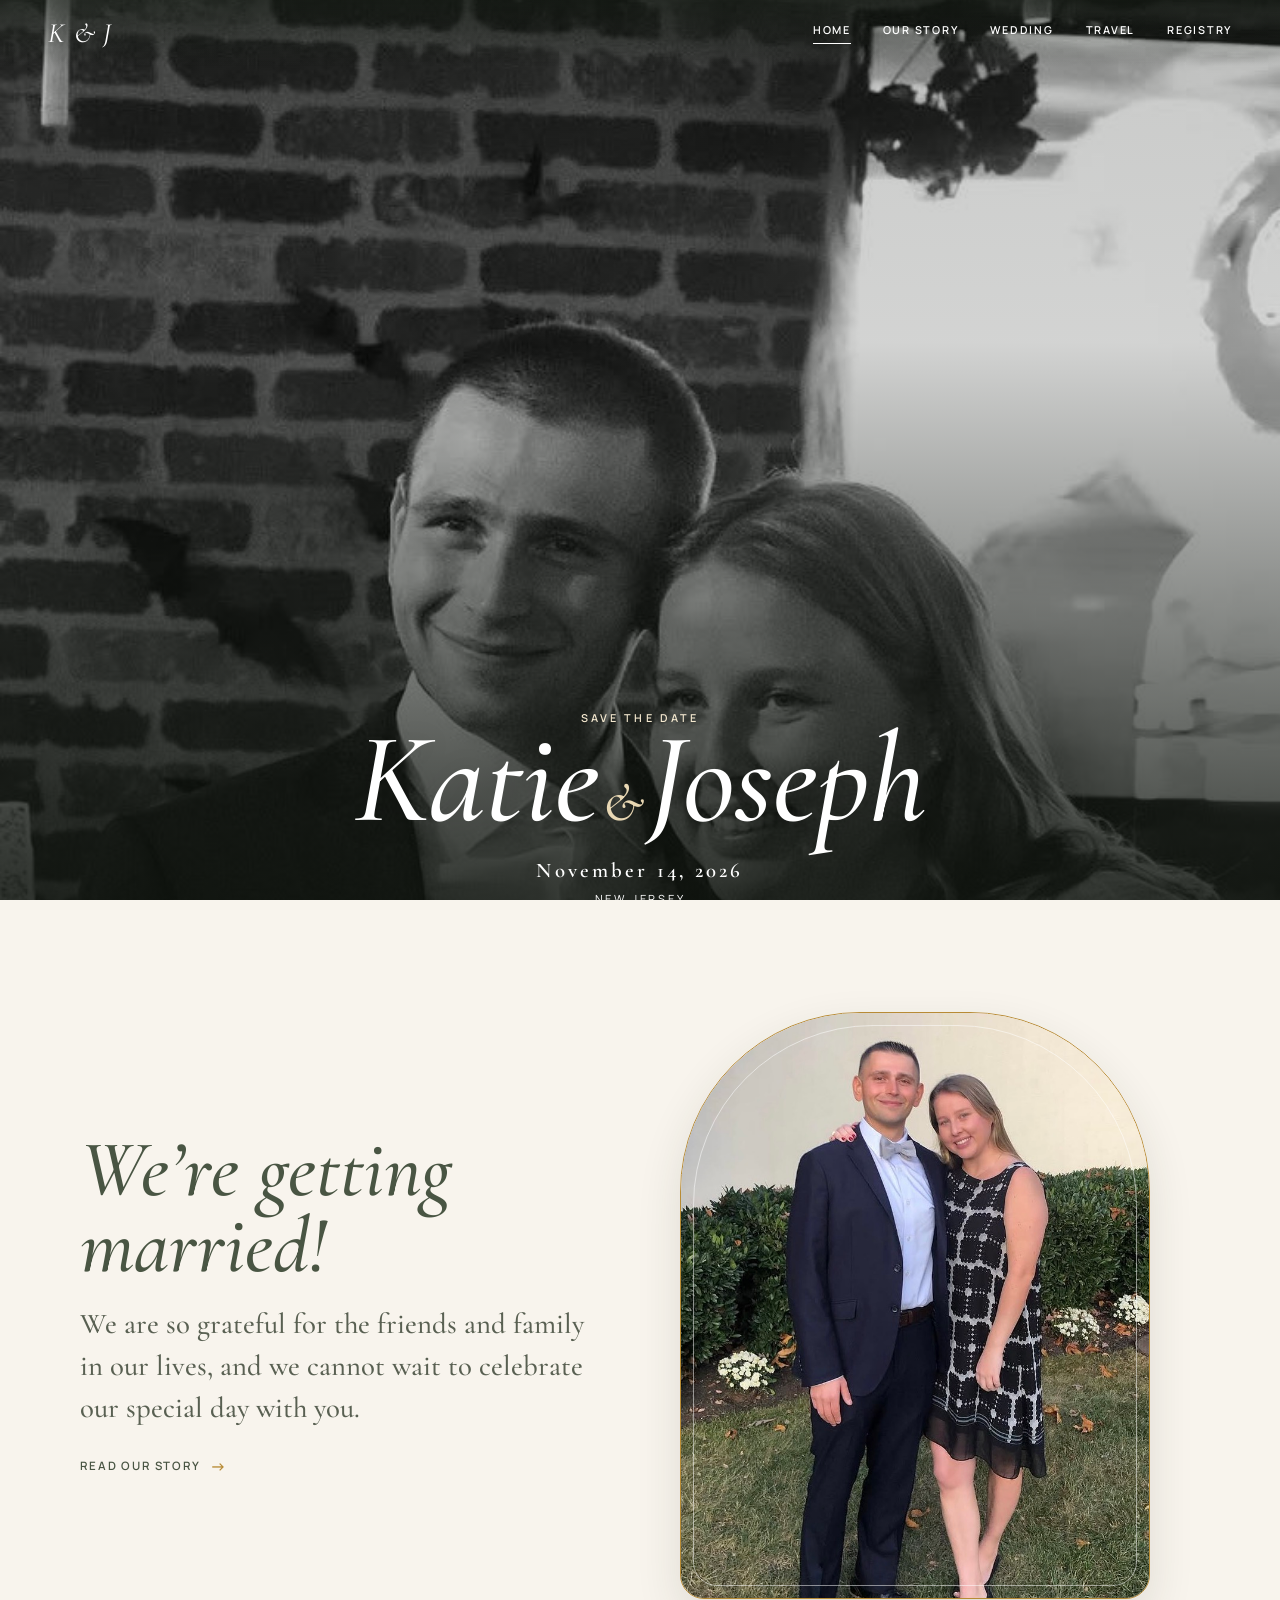
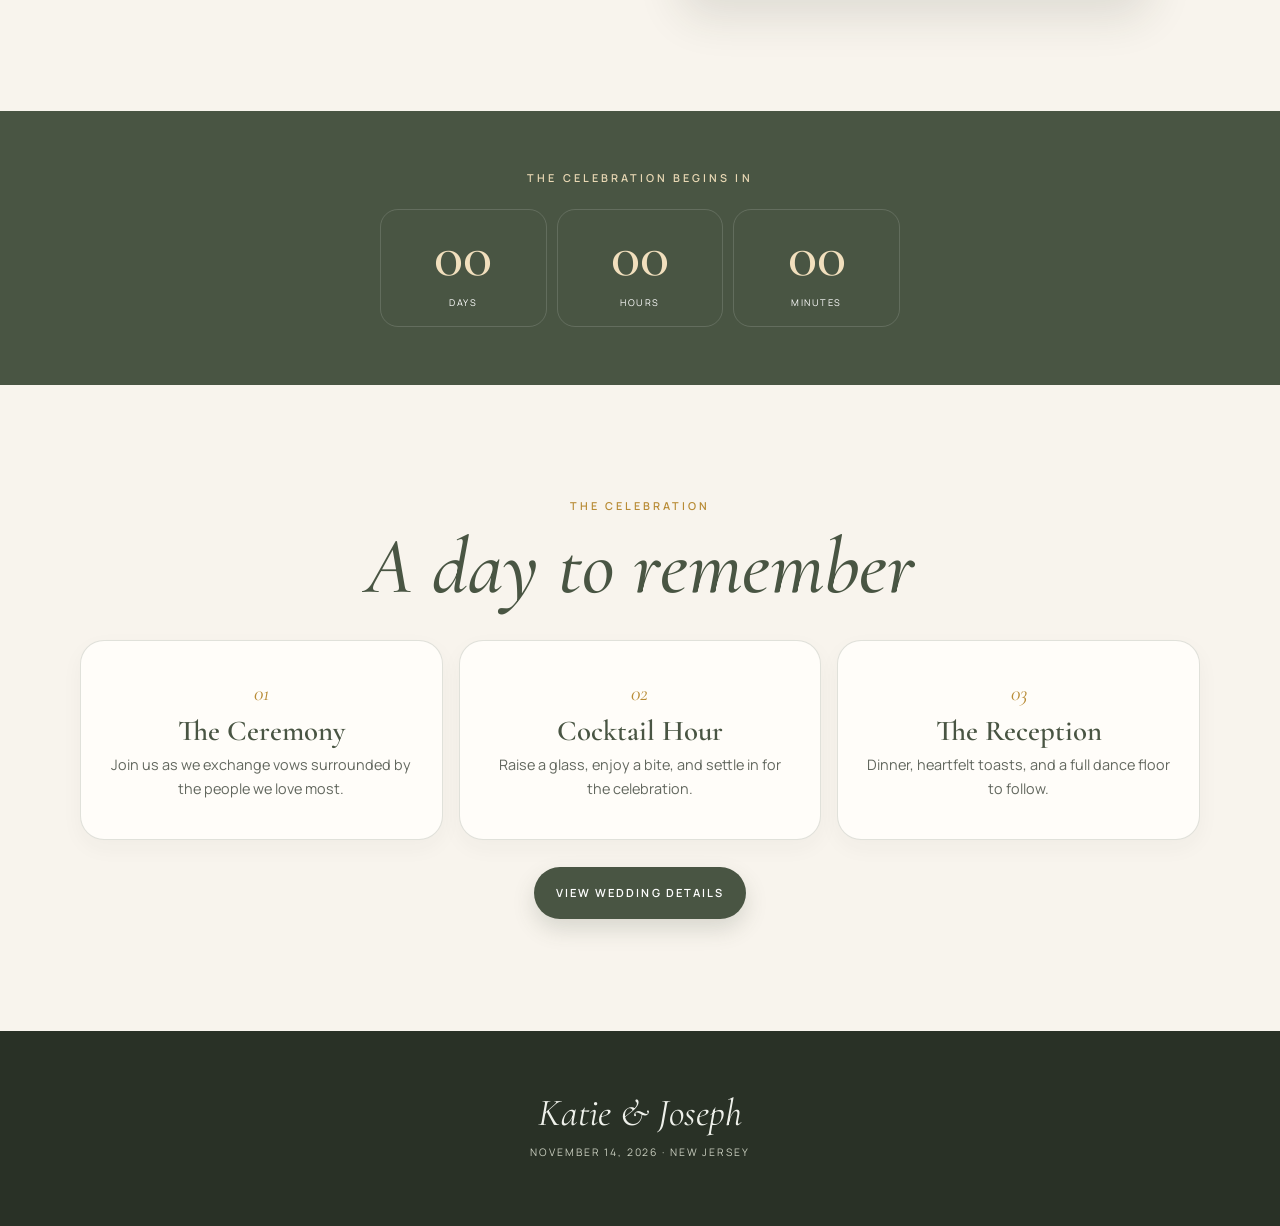
==== index.html @ 3d5af37b "Add files via upload" ====
<!doctype html><html lang="en"><head><meta charset="utf-8"><meta name="viewport" content="width=device-width,initial-scale=1,viewport-fit=cover"><meta name="theme-color" content="#293126"><meta name="description" content="Celebrate the wedding of Katie and Joseph on November 14, 2026 in New Jersey."><title>Katie & Joseph — November 14, 2026</title><link rel="stylesheet" href="styles.css"></head><body>
<a class="skip-link" href="#main">Skip to content</a>
<nav class="site-nav" aria-label="Main navigation"><a class="brand" href="index.html" aria-label="Katie and Joseph home">K & J</a><div class="nav-links"><a class="active" href="index.html">Home</a><a href="our-story.html">Our Story</a><a href="details.html">Wedding</a><a href="travel.html">Travel</a><a href="registry.html">Registry</a></div></nav>
<header class="hero"><div class="hero-media"><img src="IMG_6204.jpg" alt="Katie and Joseph smiling together at their engagement celebration"></div><div class="hero-content" style="margin-bottom:-6.5rem;"><p class="kicker">Save the date</p><h1>Katie<span>&</span>Joseph</h1><p class="hero-date">November 14, 2026</p><p class="hero-place">New Jersey</p></div></header>
<main id="main"><section class="section"><div class="container intro reveal"><div class="intro-copy"><h2 class="display">We’re getting married!</h2><p class="lede">We are so grateful for the friends and family in our lives, and we cannot wait to celebrate our special day with you.</p><a class="text-link" href="our-story.html">Read our story</a></div><div class="intro-photo"><img src="IMG_6205.jpg" alt="Katie and Joseph dressed for a celebration"></div></div></section>
<section class="countdown-section"><p class="eyebrow">The celebration begins in</p><div class="countdown" aria-label="Countdown to the wedding"><div><div class="num" data-count="days">00</div><div class="lbl">Days</div></div><div><div class="num" data-count="hours">00</div><div class="lbl">Hours</div></div><div><div class="num" data-count="minutes">00</div><div class="lbl">Minutes</div></div></div></section>
<section class="section center"><div class="container reveal"><p class="eyebrow">The celebration</p><h2 class="display">A day to remember</h2><div class="cards"><article class="card"><span class="number">01</span><h3>The Ceremony</h3><p>Join us as we exchange vows surrounded by the people we love most.</p></article><article class="card"><span class="number">02</span><h3>Cocktail Hour</h3><p>Raise a glass, enjoy a bite, and settle in for the celebration.</p></article><article class="card"><span class="number">03</span><h3>The Reception</h3><p>Dinner, heartfelt toasts, and a full dance floor to follow.</p></article></div><a class="button" href="details.html">View wedding details</a></div></section></main>
<footer><div class="footer-mark">Katie & Joseph</div><p class="footer-copy">November 14, 2026 · New Jersey</p></footer>
<nav class="mobile-dock" aria-label="Quick navigation"><a class="active" href="index.html">Home</a><a href="details.html">Wedding</a><a href="travel.html">Travel</a><a href="registry.html">Registry</a></nav><script src="main.js"></script></body></html>
---- styles.css ----
@import url('https://fonts.googleapis.com/css2?family=Cormorant+Garamond:ital,wght@0,500;0,600;1,500;1,600&family=Manrope:wght@400;500;600&display=swap');

:root{
  --cream:#f8f4ed;--paper:#fffdf9;--ink:#2f342d;--olive:#495543;--sage:#dfe5d9;
  --gold:#b88b35;--gold-soft:#e9d8b4;--line:rgba(73,85,67,.17);
  --shadow:0 18px 45px rgba(39,48,36,.12);--radius:24px;
}
*{box-sizing:border-box;margin:0;padding:0}
html{scroll-behavior:smooth;background:var(--cream)}
body{font-family:Manrope,system-ui,sans-serif;color:var(--ink);background:var(--cream);line-height:1.65;overflow-x:hidden;-webkit-font-smoothing:antialiased}
img{display:block;width:100%;height:auto}a{color:inherit}button{font:inherit}.skip-link{position:fixed;left:1rem;top:-5rem;z-index:999;background:var(--ink);color:#fff;padding:.8rem 1rem;border-radius:999px}.skip-link:focus{top:1rem}
:focus-visible{outline:3px solid var(--gold);outline-offset:4px}

.site-nav{position:fixed;inset:0 0 auto;z-index:100;display:flex;align-items:center;justify-content:space-between;padding:.85rem 1rem;color:#fff;transition:.3s;background:linear-gradient(180deg,rgba(19,26,18,.55),transparent)}
.site-nav.scrolled,.interior .site-nav{background:rgba(248,244,237,.94);color:var(--olive);border-bottom:1px solid var(--line);backdrop-filter:blur(18px);-webkit-backdrop-filter:blur(18px)}
.brand{font:italic 1.75rem 'Cormorant Garamond',serif;text-decoration:none;letter-spacing:.03em;z-index:102}
.menu-btn{display:grid;place-items:center;width:46px;height:46px;border:1px solid currentColor;border-radius:50%;background:transparent;color:inherit;cursor:pointer;z-index:102}
.menu-icon,.menu-icon:before,.menu-icon:after{display:block;width:19px;height:1.5px;background:currentColor;transition:.25s;content:''}.menu-icon:before{transform:translateY(-6px)}.menu-icon:after{transform:translateY(4.5px)}
.menu-btn[aria-expanded="true"] .menu-icon{background:transparent}.menu-btn[aria-expanded="true"] .menu-icon:before{transform:translateY(0) rotate(45deg)}.menu-btn[aria-expanded="true"] .menu-icon:after{transform:translateY(-1.5px) rotate(-45deg)}
.nav-links{position:fixed;inset:0;display:flex;flex-direction:column;justify-content:center;align-items:center;gap:1.15rem;background:rgba(248,244,237,.98);color:var(--olive);opacity:0;visibility:hidden;transform:translateY(-12px);transition:.28s;z-index:101}
.nav-links.open{opacity:1;visibility:visible;transform:none}.nav-links a{font:500 clamp(1.7rem,8vw,2.5rem) 'Cormorant Garamond',serif;text-decoration:none}.nav-links a.active{color:var(--gold)}

.hero{min-height:100svh;position:relative;display:grid;place-items:end center;text-align:center;color:#fff;background:#293126;overflow:hidden}
.hero-media,.hero-media:after{position:absolute;inset:0}.hero-media img{height:100%;object-fit:cover;object-position:58% 8%;filter:grayscale(1) contrast(.95)}.hero-media:after{content:'';background:linear-gradient(180deg,rgba(15,20,14,.2),rgba(15,20,14,.16) 38%,rgba(15,20,14,.82))}
.hero-content{position:relative;z-index:2;width:100%;padding:.5rem 1.25rem 5rem;animation:rise .9s both}.kicker,.eyebrow{font-size:.68rem;font-weight:600;letter-spacing:.28em;text-transform:uppercase}.kicker{margin-bottom:1.2rem;color:#f5e9d0;position:relative;top:12px}.hero h1{font:italic 500 clamp(4.3rem,21vw,8rem)/.72 'Cormorant Garamond',serif;text-shadow:0 3px 28px rgba(0,0,0,.2)}.hero h1 span{display:block;font-size:.42em;color:var(--gold-soft);line-height:.8;margin:.22em 0}.hero-date{margin-top:2rem;font:600 1.3rem 'Cormorant Garamond',serif;letter-spacing:.15em}.hero-place{font-size:.7rem;letter-spacing:.25em;text-transform:uppercase;margin-top:.4rem}.scroll-cue{position:absolute;bottom:1.4rem;z-index:2;font-size:.62rem;letter-spacing:.22em;text-transform:uppercase}.scroll-cue:after{content:'';display:block;width:1px;height:34px;background:rgba(255,255,255,.7);margin:.7rem auto 0}

.section{padding:5.5rem 1rem}.container{width:min(1120px,100%);margin:auto}.narrow{width:min(720px,100%);margin:auto}.center{text-align:center}.eyebrow{color:var(--gold);margin-bottom:.9rem}.display{font:italic 500 clamp(2.8rem,12vw,5rem)/.95 'Cormorant Garamond',serif;color:var(--olive)}.lede{font:500 clamp(1.3rem,5.5vw,1.8rem)/1.45 'Cormorant Garamond',serif;color:#596052}.button{display:inline-flex;align-items:center;justify-content:center;min-height:52px;margin-top:1.7rem;padding:.9rem 1.4rem;border:0;border-radius:999px;background:var(--olive);color:#fff;text-decoration:none;font-size:.7rem;font-weight:600;letter-spacing:.18em;text-transform:uppercase;box-shadow:0 10px 22px rgba(73,85,67,.18);transition:.2s}.button:active{transform:scale(.98)}.button.gold{background:var(--gold)}

.intro{display:grid;gap:2.4rem}.intro-photo{position:relative;border-radius:180px 180px var(--radius) var(--radius);overflow:hidden;box-shadow:var(--shadow);border:1px solid var(--gold)}.intro-photo:after{content:'';position:absolute;inset:12px;border:1px solid rgba(255,255,255,.5);border-radius:inherit;pointer-events:none}.intro-photo img{aspect-ratio:4/5;object-fit:cover;object-position:center top}.intro-copy p{margin-top:1.2rem}.text-link{display:inline-flex;align-items:center;gap:.55rem;margin-top:1.5rem;color:var(--olive);font-size:.72rem;font-weight:600;letter-spacing:.16em;text-transform:uppercase;text-decoration:none}.text-link:after{content:'→';font-size:1rem;color:var(--gold)}

.countdown-section{background:var(--olive);color:#fff;padding:3.6rem 1rem;text-align:center}.countdown-section .eyebrow{color:var(--gold-soft)}.countdown{display:grid;grid-template-columns:repeat(3,1fr);gap:.6rem;max-width:520px;margin:1.4rem auto 0}.countdown>div{padding:1rem .25rem;border:1px solid rgba(255,255,255,.14);border-radius:18px}.countdown .num{font:500 clamp(2.1rem,10vw,3.8rem)/1 'Cormorant Garamond',serif;color:#f1dfbd}.countdown .lbl{font-size:.58rem;letter-spacing:.16em;text-transform:uppercase;margin-top:.5rem}
.cards{display:grid;gap:1rem;margin-top:2.2rem}.card{padding:2rem 1.35rem;background:var(--paper);border:1px solid var(--line);border-radius:var(--radius);box-shadow:0 8px 22px rgba(47,52,45,.04)}.card .number{font:italic 1.35rem 'Cormorant Garamond',serif;color:var(--gold)}.card h3{font:600 1.8rem 'Cormorant Garamond',serif;color:var(--olive);margin:.35rem 0}.card p{font-size:.9rem;color:#62675e}

.page-hero{padding:9.5rem 1rem 4.5rem;text-align:center;background:radial-gradient(circle at 50% 10%,#fffdf9,var(--cream) 65%)}.page-hero .display{font-size:clamp(3.5rem,17vw,6.5rem)}
.story-layout{display:grid;gap:2.5rem}.story-layout>img{aspect-ratio:3/4;object-fit:cover;object-position:center top;border-radius:180px 180px var(--radius) var(--radius);box-shadow:var(--shadow);border:1px solid var(--gold)}.story-copy .display{margin-bottom:1.6rem}.story-copy p{margin-bottom:1.15rem}.signature{font:italic 1.55rem 'Cormorant Garamond',serif;color:var(--olive)}.timeline-graphic{margin:3rem auto 0;border:1px solid var(--gold-soft);border-radius:20px;box-shadow:var(--shadow)}
.details-grid{display:grid;gap:1rem}.detail{padding:2rem 1.25rem;text-align:center;background:var(--paper);border:1px solid var(--line);border-radius:var(--radius)}.detail-icon{display:grid;place-items:center;width:48px;height:48px;margin:0 auto 1rem;border-radius:50%;background:var(--sage);color:var(--olive);font-size:1.25rem}.detail h3{font:600 2rem 'Cormorant Garamond',serif;color:var(--olive)}.detail p{margin-top:.65rem}.detail a{text-underline-offset:4px}.detail .time{display:block;margin-top:1rem;color:var(--gold);font-size:.7rem;font-weight:600;letter-spacing:.16em;text-transform:uppercase}
.info-card{padding:2rem 1.25rem;border-radius:var(--radius);background:var(--paper);border:1px solid var(--line);box-shadow:var(--shadow)}.info-card p+p{margin-top:1rem}.hotel-meta{display:flex;flex-wrap:wrap;justify-content:center;gap:.55rem;margin-top:1.3rem}.pill{padding:.55rem .8rem;border-radius:999px;background:var(--sage);color:var(--olive);font-size:.72rem;font-weight:600}
.registry-note{max-width:560px;margin:0 auto}.registry-heart{font:italic 3.6rem 'Cormorant Garamond',serif;color:var(--gold);line-height:1;margin-bottom:.5rem}

footer{padding:3.7rem 1rem 6.5rem;background:#293126;color:#eef0ea;text-align:center}.footer-mark{font:italic 2.4rem 'Cormorant Garamond',serif}.footer-copy{margin-top:.5rem;color:#c9cebf;font-size:.65rem;letter-spacing:.18em;text-transform:uppercase}
.mobile-dock{position:fixed;left:50%;bottom:max(.7rem,env(safe-area-inset-bottom));z-index:80;display:flex;gap:.25rem;width:calc(100% - 1.2rem);max-width:420px;padding:.4rem;transform:translateX(-50%);border:1px solid rgba(255,255,255,.55);border-radius:999px;background:rgba(255,253,249,.91);box-shadow:0 12px 40px rgba(35,42,32,.2);backdrop-filter:blur(16px);-webkit-backdrop-filter:blur(16px)}.mobile-dock a{flex:1;display:grid;place-items:center;min-height:44px;border-radius:999px;color:var(--olive);text-decoration:none;font-size:.61rem;font-weight:600;letter-spacing:.08em;text-transform:uppercase}.mobile-dock a.active{background:var(--olive);color:#fff}
.reveal{opacity:0;transform:translateY(18px);transition:.7s ease}.reveal.visible{opacity:1;transform:none}
@keyframes rise{from{opacity:0;transform:translateY(18px)}to{opacity:1;transform:none}}
@media (min-width:760px){.site-nav{padding:1rem 3rem}.menu-btn{display:none}.nav-links{position:static;display:flex;flex-direction:row;gap:2rem;background:none;color:inherit;opacity:1;visibility:visible;transform:none}.nav-links a{font:600 .68rem Manrope,sans-serif;letter-spacing:.16em;text-transform:uppercase}.nav-links a.active{color:inherit}.nav-links a:after{content:'';display:block;width:0;height:1px;margin-top:.35rem;background:currentColor;transition:.2s}.nav-links a:hover:after,.nav-links a.active:after{width:100%}.hero-content{padding:0 1.25rem 6rem}.hero h1 span{display:inline-block;margin:0 .08em}.section{padding:7rem 2rem}.intro,.story-layout{grid-template-columns:1fr 1fr;gap:5rem;align-items:center}.cards,.details-grid{grid-template-columns:repeat(3,1fr)}.mobile-dock{display:none}footer{padding-bottom:4rem}.timeline-graphic{max-width:800px}}
@media (min-width:1000px){.hero-media img{object-position:50% 22%}.intro-photo{max-width:470px}.card{padding:2.4rem 1.7rem}.detail{padding:2.5rem 1.7rem}}
@media (prefers-reduced-motion:reduce){html{scroll-behavior:auto}.reveal,.hero-content{opacity:1;transform:none;transition:none;animation:none}}
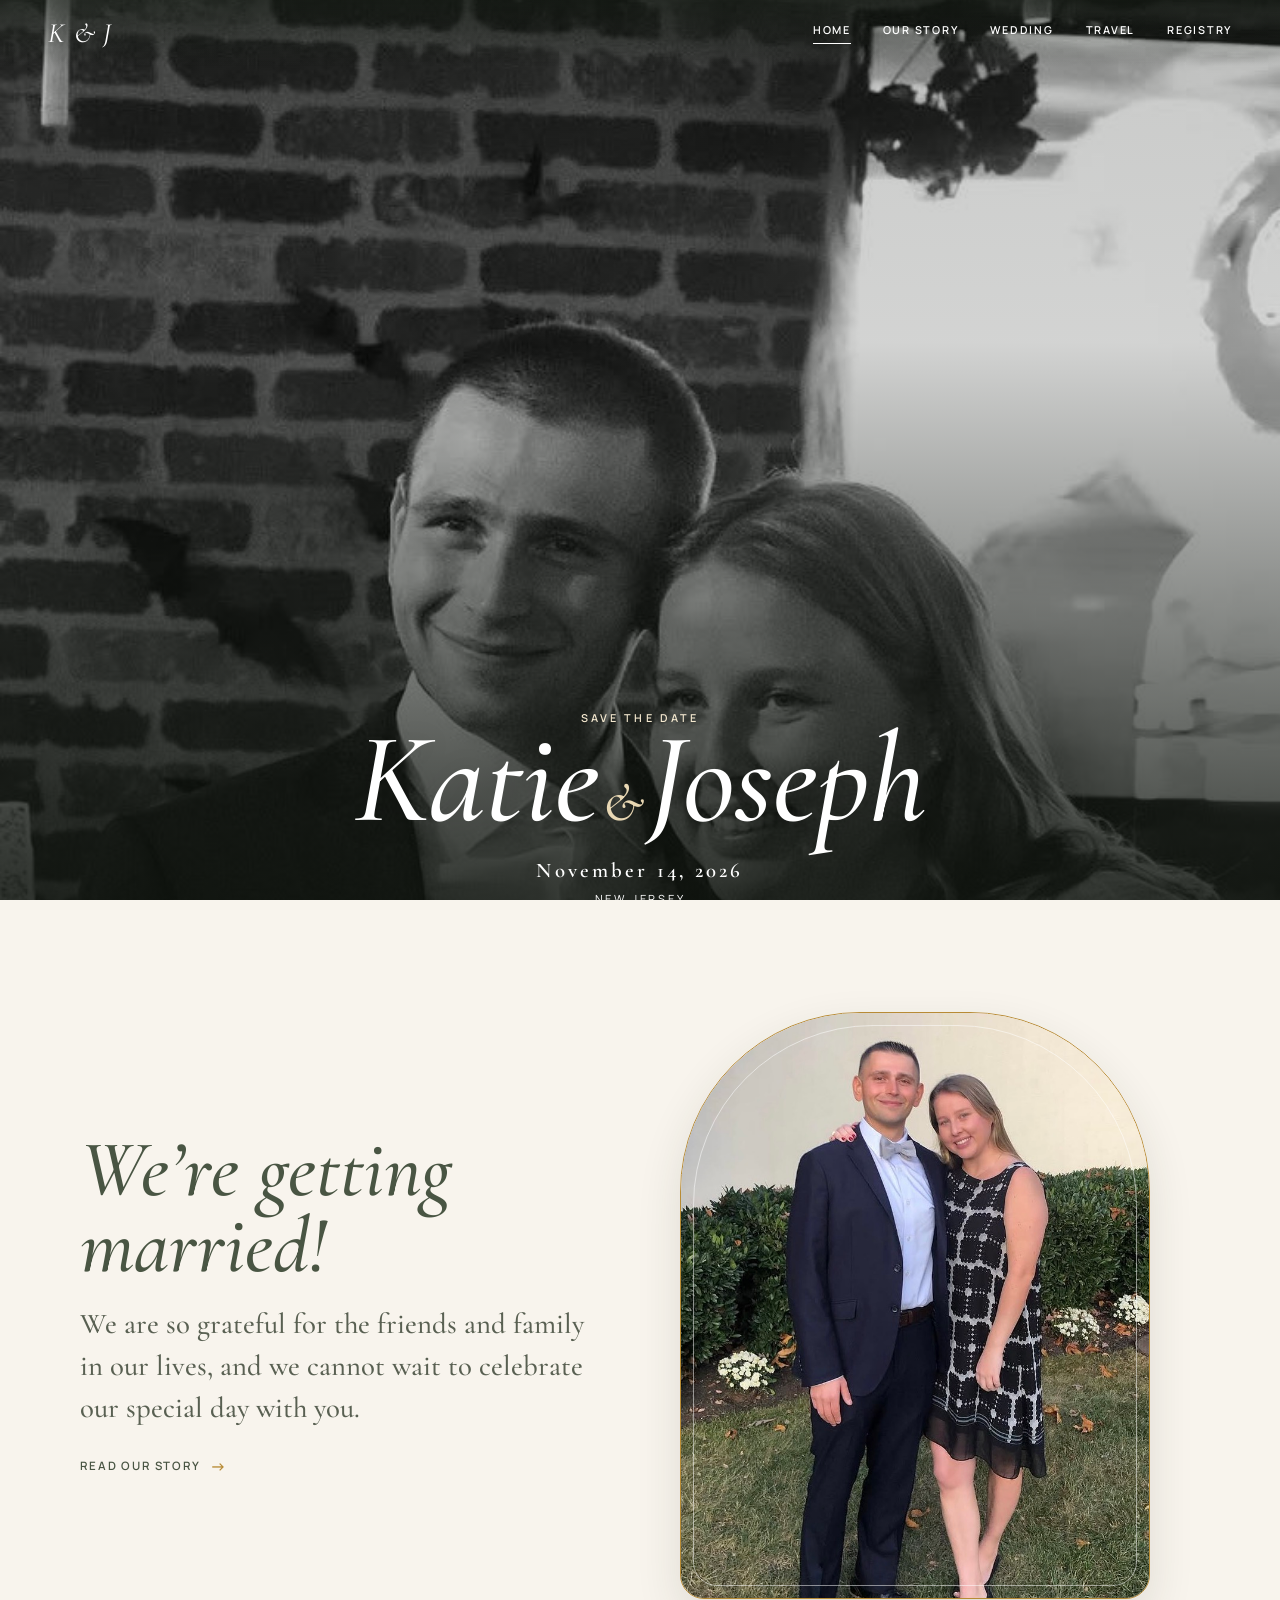
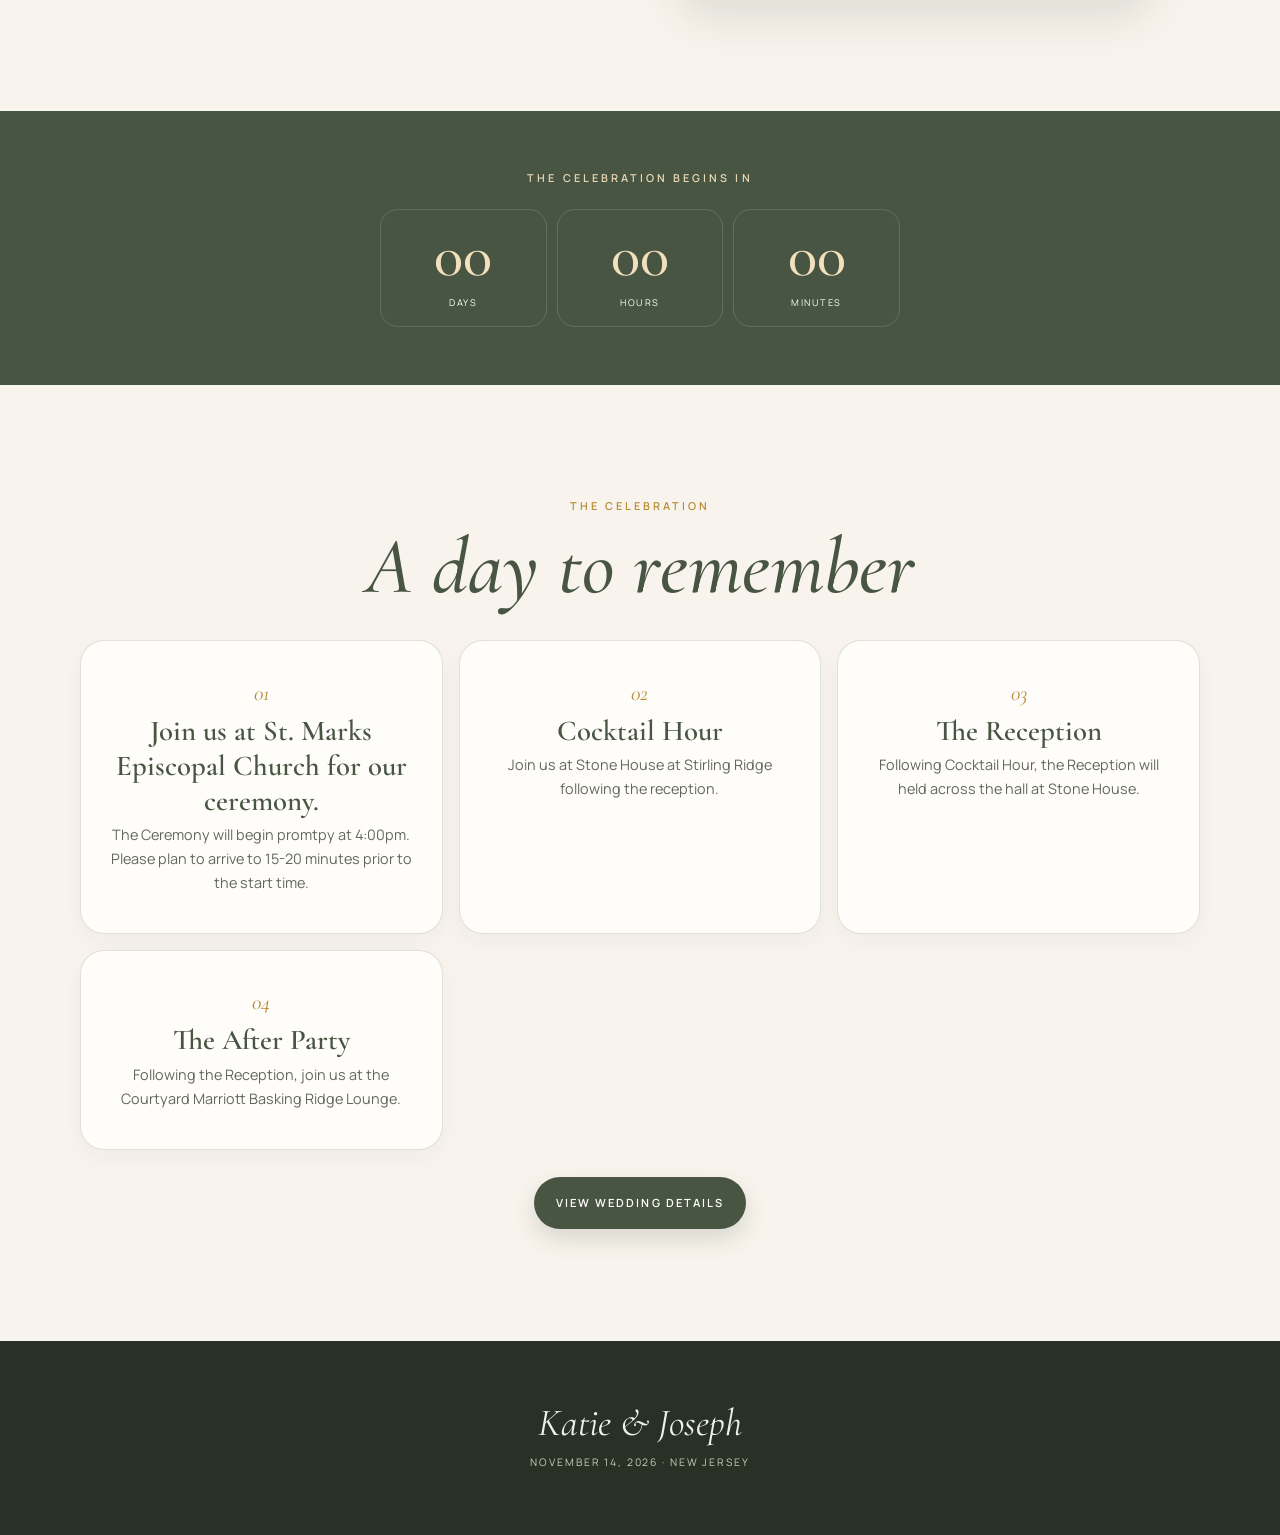
==== commit 5f7080b3: "Update index.html" ====
--- a/index.html
+++ b/index.html
@@ -4,6 +4,6 @@
 <header class="hero"><div class="hero-media"><img src="IMG_6204.jpg" alt="Katie and Joseph smiling together at their engagement celebration"></div><div class="hero-content" style="margin-bottom:-6.5rem;"><p class="kicker">Save the date</p><h1>Katie<span>&</span>Joseph</h1><p class="hero-date">November 14, 2026</p><p class="hero-place">New Jersey</p></div></header>
 <main id="main"><section class="section"><div class="container intro reveal"><div class="intro-copy"><h2 class="display">We’re getting married!</h2><p class="lede">We are so grateful for the friends and family in our lives, and we cannot wait to celebrate our special day with you.</p><a class="text-link" href="our-story.html">Read our story</a></div><div class="intro-photo"><img src="IMG_6205.jpg" alt="Katie and Joseph dressed for a celebration"></div></div></section>
 <section class="countdown-section"><p class="eyebrow">The celebration begins in</p><div class="countdown" aria-label="Countdown to the wedding"><div><div class="num" data-count="days">00</div><div class="lbl">Days</div></div><div><div class="num" data-count="hours">00</div><div class="lbl">Hours</div></div><div><div class="num" data-count="minutes">00</div><div class="lbl">Minutes</div></div></div></section>
-<section class="section center"><div class="container reveal"><p class="eyebrow">The celebration</p><h2 class="display">A day to remember</h2><div class="cards"><article class="card"><span class="number">01</span><h3>The Ceremony</h3><p>Join us as we exchange vows surrounded by the people we love most.</p></article><article class="card"><span class="number">02</span><h3>Cocktail Hour</h3><p>Raise a glass, enjoy a bite, and settle in for the celebration.</p></article><article class="card"><span class="number">03</span><h3>The Reception</h3><p>Dinner, heartfelt toasts, and a full dance floor to follow.</p></article></div><a class="button" href="details.html">View wedding details</a></div></section></main>
+<section class="section center"><div class="container reveal"><p class="eyebrow">The celebration</p><h2 class="display">A day to remember</h2><div class="cards"><article class="card"><span class="number">01</span><h3>Join us at St. Marks Episcopal Church for our ceremony.</h3><p>The Ceremony will begin promtpy at 4:00pm. Please plan to arrive to 15-20 minutes prior to the start time.</p></article><article class="card"><span class="number">02</span><h3>Cocktail Hour</h3><p>Join us at Stone House at Stirling Ridge following the reception.</p></article><article class="card"><span class="number">03</span><h3>The Reception</h3><p>Following Cocktail Hour, the Reception will held across the hall at Stone House.</p></article><article class="card"><span class="number">04</span><h3>The After Party</h3><p>Following the Reception, join us at the Courtyard Marriott Basking Ridge Lounge.</p></article></div><a class="button" href="details.html">View wedding details</a></div></section></main>
 <footer><div class="footer-mark">Katie & Joseph</div><p class="footer-copy">November 14, 2026 · New Jersey</p></footer>
 <nav class="mobile-dock" aria-label="Quick navigation"><a class="active" href="index.html">Home</a><a href="details.html">Wedding</a><a href="travel.html">Travel</a><a href="registry.html">Registry</a></nav><script src="main.js"></script></body></html>
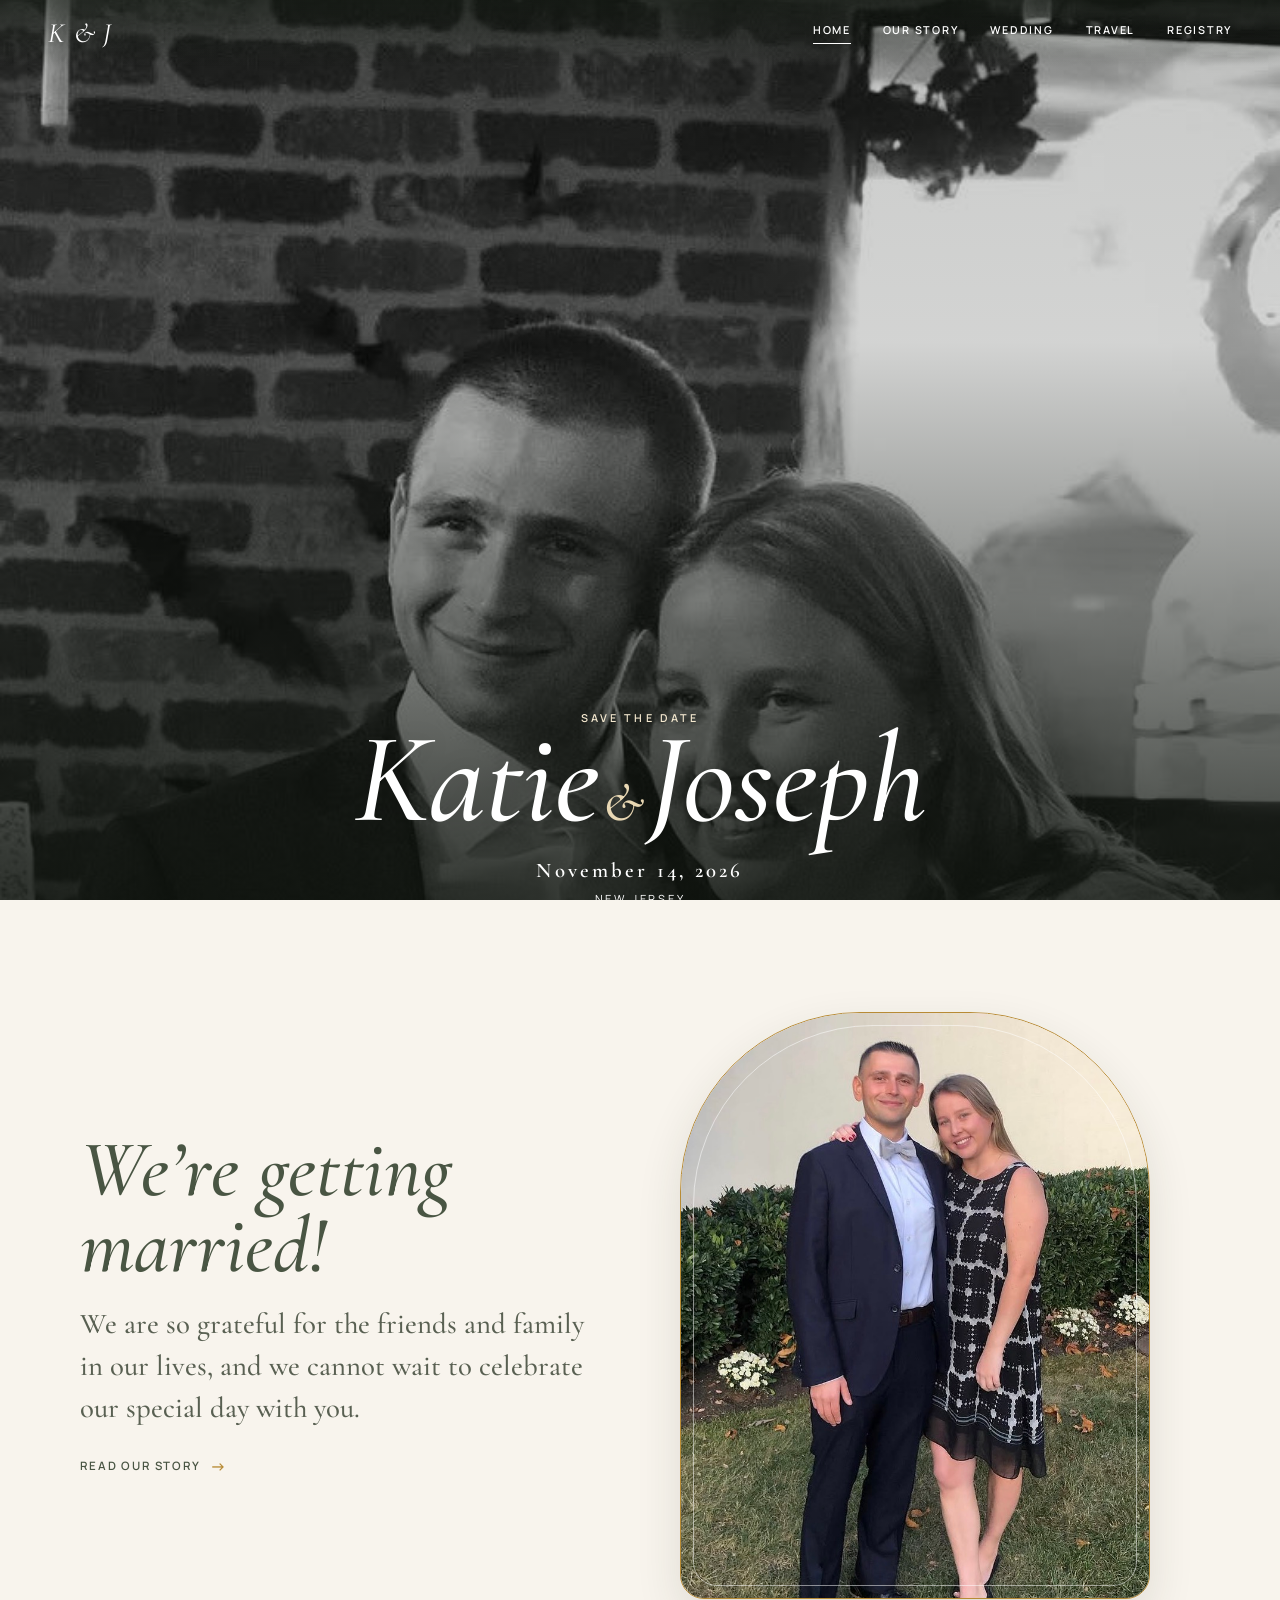
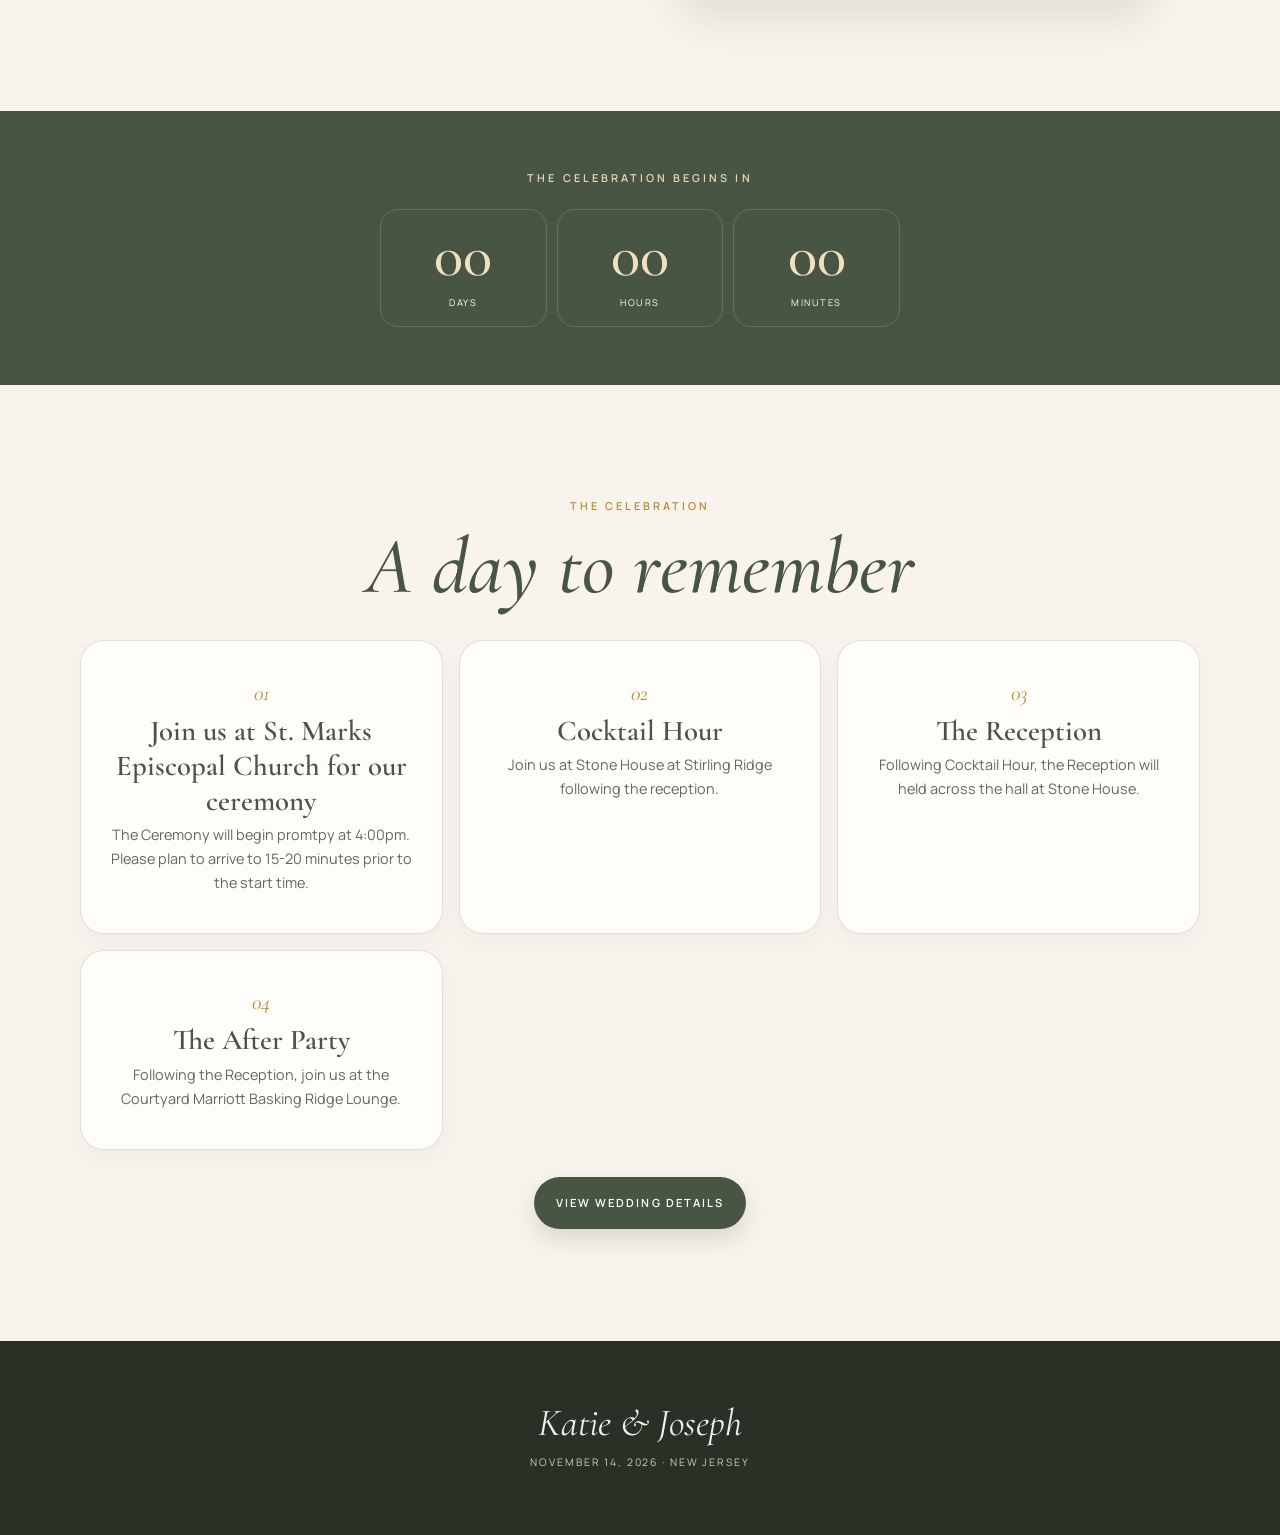
==== commit bc362bb7: "Update index.html" ====
--- a/index.html
+++ b/index.html
@@ -4,6 +4,6 @@
 <header class="hero"><div class="hero-media"><img src="IMG_6204.jpg" alt="Katie and Joseph smiling together at their engagement celebration"></div><div class="hero-content" style="margin-bottom:-6.5rem;"><p class="kicker">Save the date</p><h1>Katie<span>&</span>Joseph</h1><p class="hero-date">November 14, 2026</p><p class="hero-place">New Jersey</p></div></header>
 <main id="main"><section class="section"><div class="container intro reveal"><div class="intro-copy"><h2 class="display">We’re getting married!</h2><p class="lede">We are so grateful for the friends and family in our lives, and we cannot wait to celebrate our special day with you.</p><a class="text-link" href="our-story.html">Read our story</a></div><div class="intro-photo"><img src="IMG_6205.jpg" alt="Katie and Joseph dressed for a celebration"></div></div></section>
 <section class="countdown-section"><p class="eyebrow">The celebration begins in</p><div class="countdown" aria-label="Countdown to the wedding"><div><div class="num" data-count="days">00</div><div class="lbl">Days</div></div><div><div class="num" data-count="hours">00</div><div class="lbl">Hours</div></div><div><div class="num" data-count="minutes">00</div><div class="lbl">Minutes</div></div></div></section>
-<section class="section center"><div class="container reveal"><p class="eyebrow">The celebration</p><h2 class="display">A day to remember</h2><div class="cards"><article class="card"><span class="number">01</span><h3>Join us at St. Marks Episcopal Church for our ceremony.</h3><p>The Ceremony will begin promtpy at 4:00pm. Please plan to arrive to 15-20 minutes prior to the start time.</p></article><article class="card"><span class="number">02</span><h3>Cocktail Hour</h3><p>Join us at Stone House at Stirling Ridge following the reception.</p></article><article class="card"><span class="number">03</span><h3>The Reception</h3><p>Following Cocktail Hour, the Reception will held across the hall at Stone House.</p></article><article class="card"><span class="number">04</span><h3>The After Party</h3><p>Following the Reception, join us at the Courtyard Marriott Basking Ridge Lounge.</p></article></div><a class="button" href="details.html">View wedding details</a></div></section></main>
+<section class="section center"><div class="container reveal"><p class="eyebrow">The celebration</p><h2 class="display">A day to remember</h2><div class="cards"><article class="card"><span class="number">01</span><h3>Join us at St. Marks Episcopal Church for our ceremony</h3><p>The Ceremony will begin promtpy at 4:00pm. Please plan to arrive to 15-20 minutes prior to the start time.</p></article><article class="card"><span class="number">02</span><h3>Cocktail Hour</h3><p>Join us at Stone House at Stirling Ridge following the reception.</p></article><article class="card"><span class="number">03</span><h3>The Reception</h3><p>Following Cocktail Hour, the Reception will held across the hall at Stone House.</p></article><article class="card"><span class="number">04</span><h3>The After Party</h3><p>Following the Reception, join us at the Courtyard Marriott Basking Ridge Lounge.</p></article></div><a class="button" href="details.html">View wedding details</a></div></section></main>
 <footer><div class="footer-mark">Katie & Joseph</div><p class="footer-copy">November 14, 2026 · New Jersey</p></footer>
 <nav class="mobile-dock" aria-label="Quick navigation"><a class="active" href="index.html">Home</a><a href="details.html">Wedding</a><a href="travel.html">Travel</a><a href="registry.html">Registry</a></nav><script src="main.js"></script></body></html>
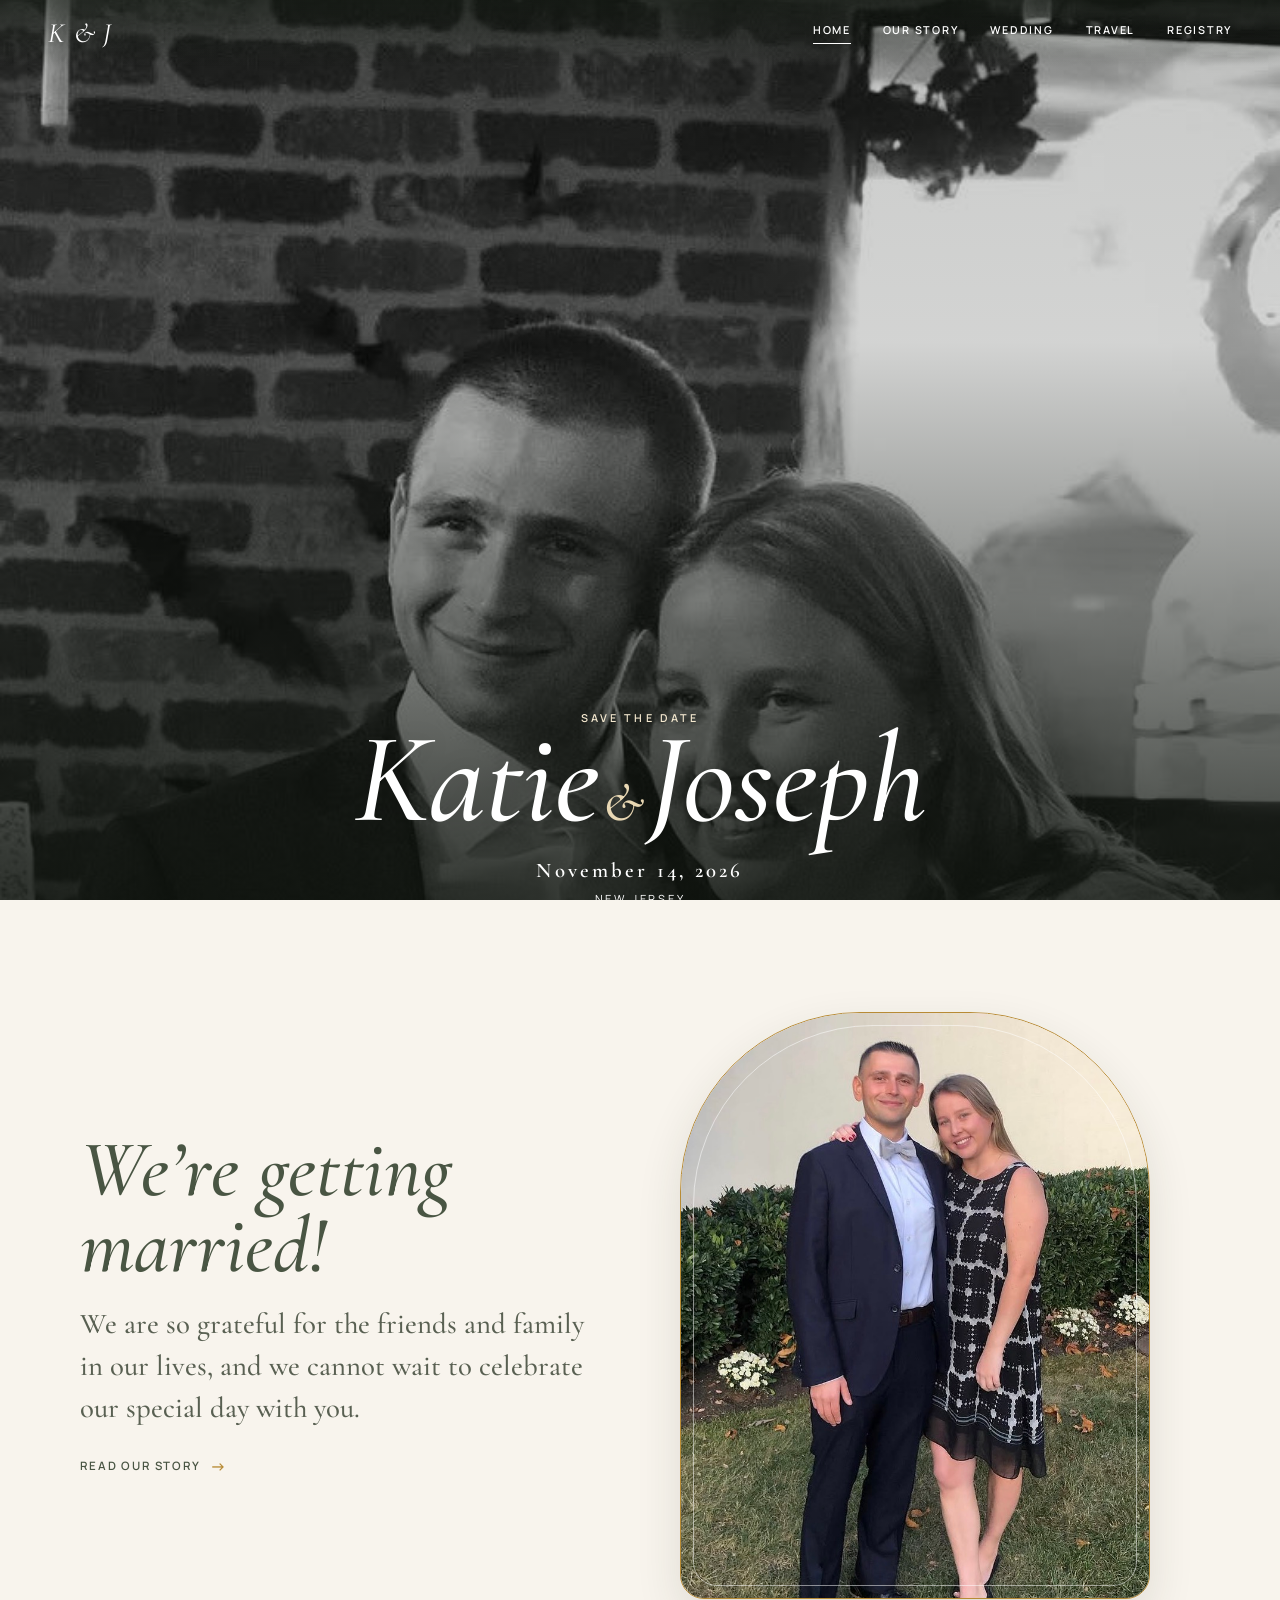
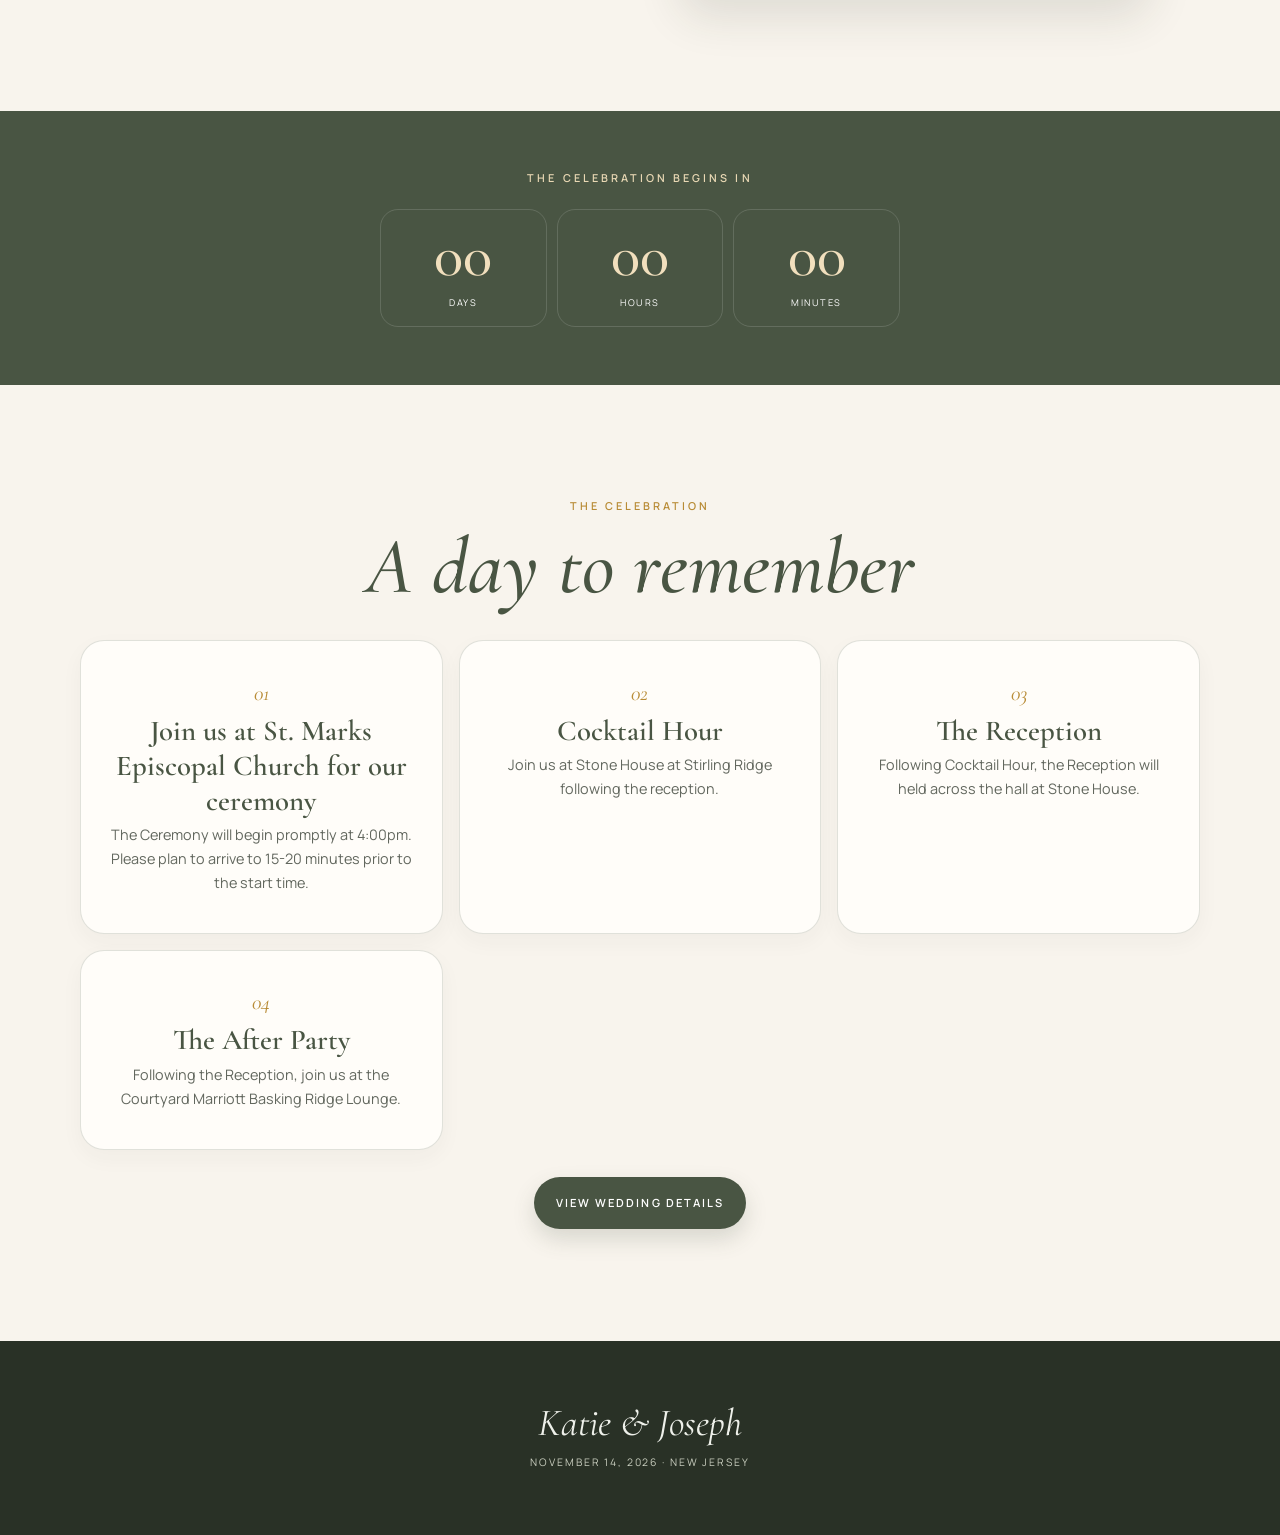
==== commit 370c584f: "Update index.html" ====
--- a/index.html
+++ b/index.html
@@ -4,6 +4,6 @@
 <header class="hero"><div class="hero-media"><img src="IMG_6204.jpg" alt="Katie and Joseph smiling together at their engagement celebration"></div><div class="hero-content" style="margin-bottom:-6.5rem;"><p class="kicker">Save the date</p><h1>Katie<span>&</span>Joseph</h1><p class="hero-date">November 14, 2026</p><p class="hero-place">New Jersey</p></div></header>
 <main id="main"><section class="section"><div class="container intro reveal"><div class="intro-copy"><h2 class="display">We’re getting married!</h2><p class="lede">We are so grateful for the friends and family in our lives, and we cannot wait to celebrate our special day with you.</p><a class="text-link" href="our-story.html">Read our story</a></div><div class="intro-photo"><img src="IMG_6205.jpg" alt="Katie and Joseph dressed for a celebration"></div></div></section>
 <section class="countdown-section"><p class="eyebrow">The celebration begins in</p><div class="countdown" aria-label="Countdown to the wedding"><div><div class="num" data-count="days">00</div><div class="lbl">Days</div></div><div><div class="num" data-count="hours">00</div><div class="lbl">Hours</div></div><div><div class="num" data-count="minutes">00</div><div class="lbl">Minutes</div></div></div></section>
-<section class="section center"><div class="container reveal"><p class="eyebrow">The celebration</p><h2 class="display">A day to remember</h2><div class="cards"><article class="card"><span class="number">01</span><h3>Join us at St. Marks Episcopal Church for our ceremony</h3><p>The Ceremony will begin promtpy at 4:00pm. Please plan to arrive to 15-20 minutes prior to the start time.</p></article><article class="card"><span class="number">02</span><h3>Cocktail Hour</h3><p>Join us at Stone House at Stirling Ridge following the reception.</p></article><article class="card"><span class="number">03</span><h3>The Reception</h3><p>Following Cocktail Hour, the Reception will held across the hall at Stone House.</p></article><article class="card"><span class="number">04</span><h3>The After Party</h3><p>Following the Reception, join us at the Courtyard Marriott Basking Ridge Lounge.</p></article></div><a class="button" href="details.html">View wedding details</a></div></section></main>
+<section class="section center"><div class="container reveal"><p class="eyebrow">The celebration</p><h2 class="display">A day to remember</h2><div class="cards"><article class="card"><span class="number">01</span><h3>Join us at St. Marks Episcopal Church for our ceremony</h3><p>The Ceremony will begin promptly at 4:00pm. Please plan to arrive to 15-20 minutes prior to the start time.</p></article><article class="card"><span class="number">02</span><h3>Cocktail Hour</h3><p>Join us at Stone House at Stirling Ridge following the reception.</p></article><article class="card"><span class="number">03</span><h3>The Reception</h3><p>Following Cocktail Hour, the Reception will held across the hall at Stone House.</p></article><article class="card"><span class="number">04</span><h3>The After Party</h3><p>Following the Reception, join us at the Courtyard Marriott Basking Ridge Lounge.</p></article></div><a class="button" href="details.html">View wedding details</a></div></section></main>
 <footer><div class="footer-mark">Katie & Joseph</div><p class="footer-copy">November 14, 2026 · New Jersey</p></footer>
 <nav class="mobile-dock" aria-label="Quick navigation"><a class="active" href="index.html">Home</a><a href="details.html">Wedding</a><a href="travel.html">Travel</a><a href="registry.html">Registry</a></nav><script src="main.js"></script></body></html>
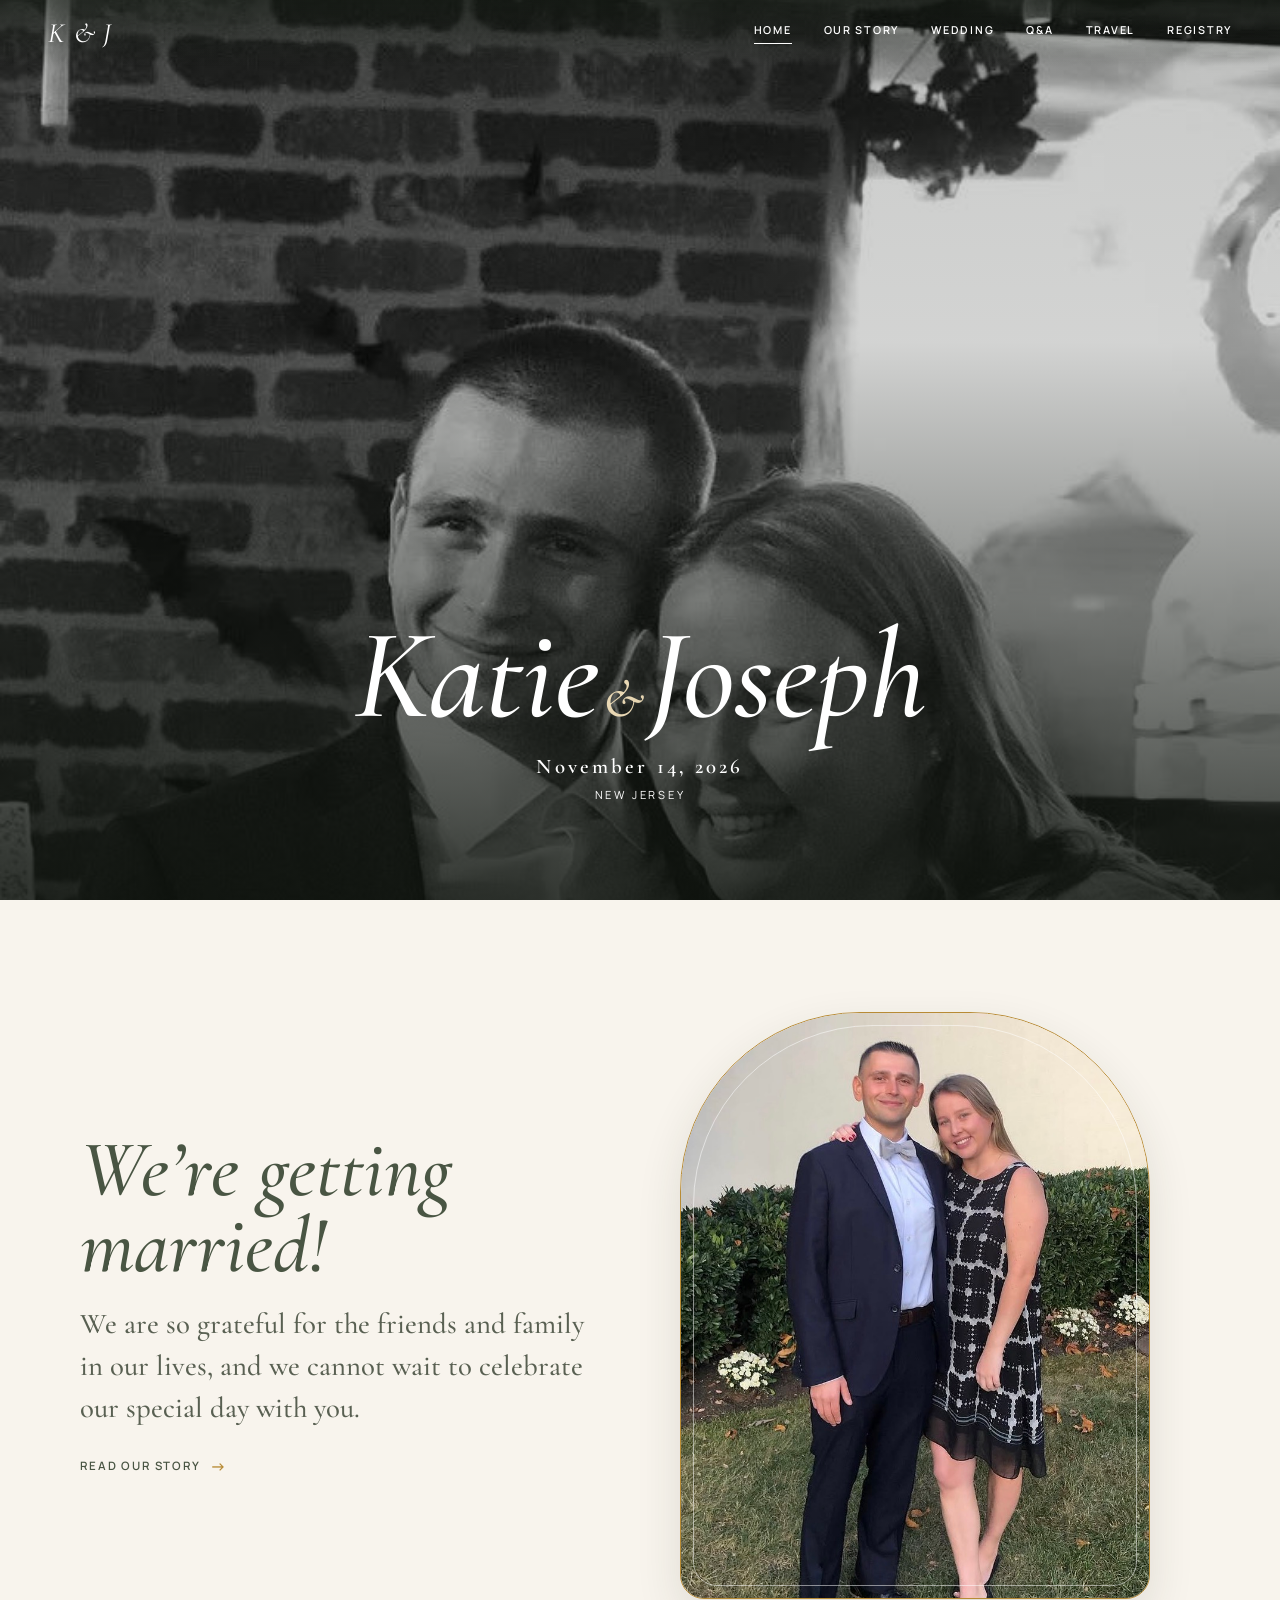
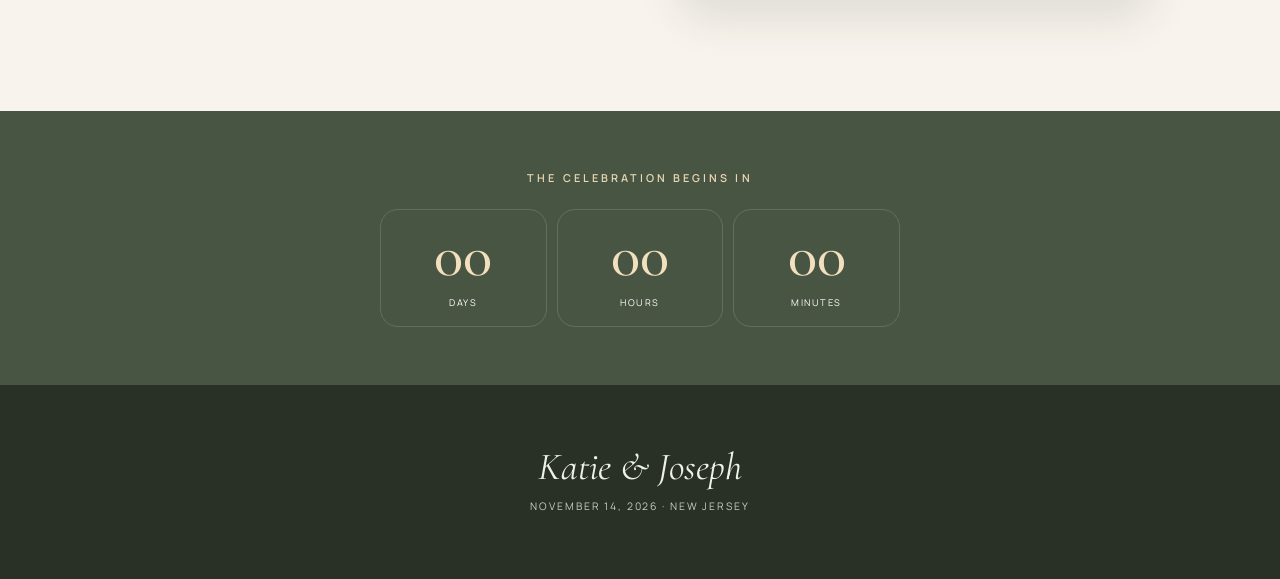
==== commit 6dfb15aa: "Update index.html" ====
--- a/index.html
+++ b/index.html
@@ -1,9 +1,8 @@
 <!doctype html><html lang="en"><head><meta charset="utf-8"><meta name="viewport" content="width=device-width,initial-scale=1,viewport-fit=cover"><meta name="theme-color" content="#293126"><meta name="description" content="Celebrate the wedding of Katie and Joseph on November 14, 2026 in New Jersey."><title>Katie & Joseph — November 14, 2026</title><link rel="stylesheet" href="styles.css"></head><body>
 <a class="skip-link" href="#main">Skip to content</a>
-<nav class="site-nav" aria-label="Main navigation"><a class="brand" href="index.html" aria-label="Katie and Joseph home">K & J</a><div class="nav-links"><a class="active" href="index.html">Home</a><a href="our-story.html">Our Story</a><a href="details.html">Wedding</a><a href="travel.html">Travel</a><a href="registry.html">Registry</a></div></nav>
-<header class="hero"><div class="hero-media"><img src="IMG_6204.jpg" alt="Katie and Joseph smiling together at their engagement celebration"></div><div class="hero-content" style="margin-bottom:-6.5rem;"><p class="kicker">Save the date</p><h1>Katie<span>&</span>Joseph</h1><p class="hero-date">November 14, 2026</p><p class="hero-place">New Jersey</p></div></header>
+<nav class="site-nav" aria-label="Main navigation"><a class="brand" href="index.html" aria-label="Katie and Joseph home">K & J</a><div class="nav-links"><a class="active" href="index.html">Home</a><a href="our-story.html">Our Story</a><a href="details.html">Wedding</a><a href="q-and-a.html">Q&A</a><a href="travel.html">Travel</a><a href="registry.html">Registry</a></div></nav>
+<header class="hero"><div class="hero-media"><img src="IMG_6204.jpg" alt="Katie and Joseph smiling together at their engagement celebration"></div><div class="hero-content"><h1>Katie<span>&</span>Joseph</h1><p class="hero-date">November 14, 2026</p><p class="hero-place">New Jersey</p></div></header>
 <main id="main"><section class="section"><div class="container intro reveal"><div class="intro-copy"><h2 class="display">We’re getting married!</h2><p class="lede">We are so grateful for the friends and family in our lives, and we cannot wait to celebrate our special day with you.</p><a class="text-link" href="our-story.html">Read our story</a></div><div class="intro-photo"><img src="IMG_6205.jpg" alt="Katie and Joseph dressed for a celebration"></div></div></section>
-<section class="countdown-section"><p class="eyebrow">The celebration begins in</p><div class="countdown" aria-label="Countdown to the wedding"><div><div class="num" data-count="days">00</div><div class="lbl">Days</div></div><div><div class="num" data-count="hours">00</div><div class="lbl">Hours</div></div><div><div class="num" data-count="minutes">00</div><div class="lbl">Minutes</div></div></div></section>
-<section class="section center"><div class="container reveal"><p class="eyebrow">The celebration</p><h2 class="display">A day to remember</h2><div class="cards"><article class="card"><span class="number">01</span><h3>Join us at St. Marks Episcopal Church for our ceremony</h3><p>The Ceremony will begin promptly at 4:00pm. Please plan to arrive to 15-20 minutes prior to the start time.</p></article><article class="card"><span class="number">02</span><h3>Cocktail Hour</h3><p>Join us at Stone House at Stirling Ridge following the reception.</p></article><article class="card"><span class="number">03</span><h3>The Reception</h3><p>Following Cocktail Hour, the Reception will held across the hall at Stone House.</p></article><article class="card"><span class="number">04</span><h3>The After Party</h3><p>Following the Reception, join us at the Courtyard Marriott Basking Ridge Lounge.</p></article></div><a class="button" href="details.html">View wedding details</a></div></section></main>
+<section class="countdown-section"><p class="eyebrow">The celebration begins in</p><div class="countdown" aria-label="Countdown to the wedding"><div><div class="num" data-count="days">00</div><div class="lbl">Days</div></div><div><div class="num" data-count="hours">00</div><div class="lbl">Hours</div></div><div><div class="num" data-count="minutes">00</div><div class="lbl">Minutes</div></div></div></section></main>
 <footer><div class="footer-mark">Katie & Joseph</div><p class="footer-copy">November 14, 2026 · New Jersey</p></footer>
-<nav class="mobile-dock" aria-label="Quick navigation"><a class="active" href="index.html">Home</a><a href="details.html">Wedding</a><a href="travel.html">Travel</a><a href="registry.html">Registry</a></nav><script src="main.js"></script></body></html>
+<nav class="mobile-dock" aria-label="Quick navigation"><a class="active" href="index.html">Home</a><a href="details.html">Wedding</a><a href="q-and-a.html">Q&A</a><a href="travel.html">Travel</a><a href="registry.html">Registry</a></nav><script src="main.js"></script></body></html>
